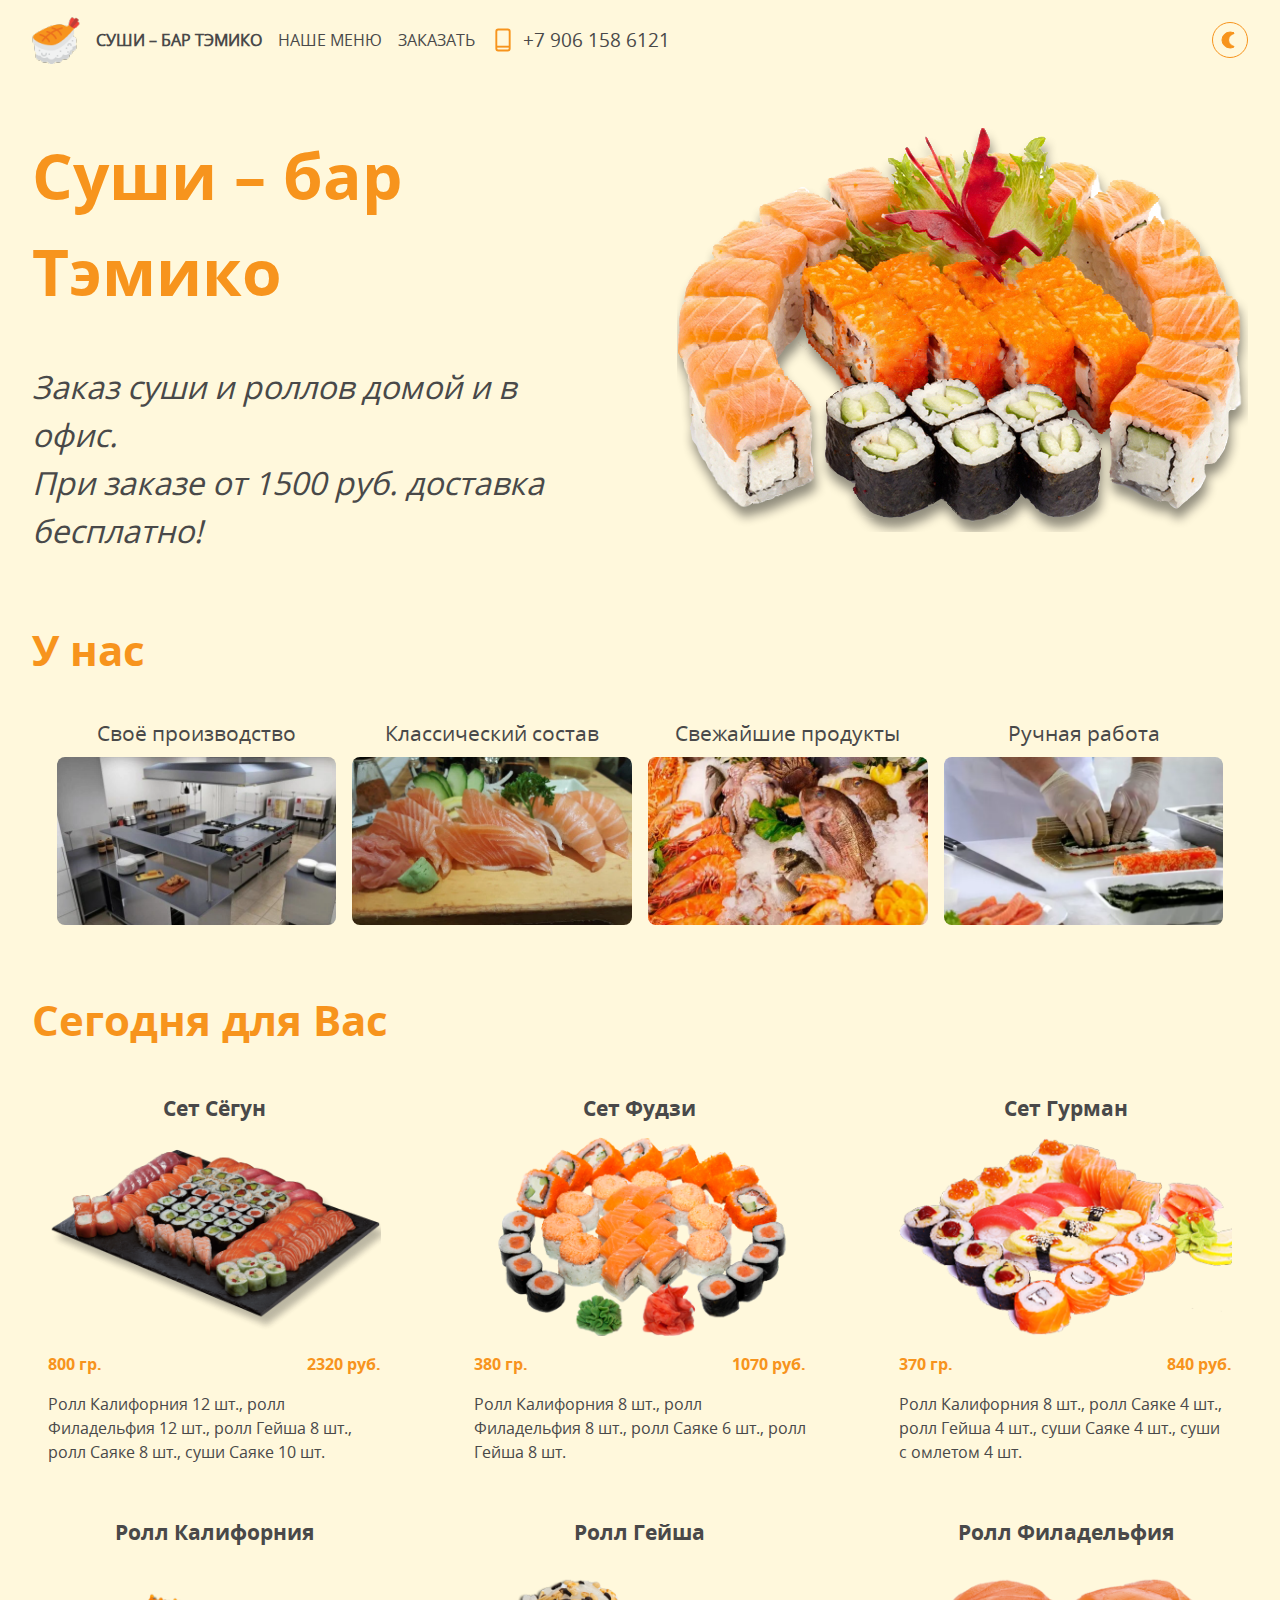
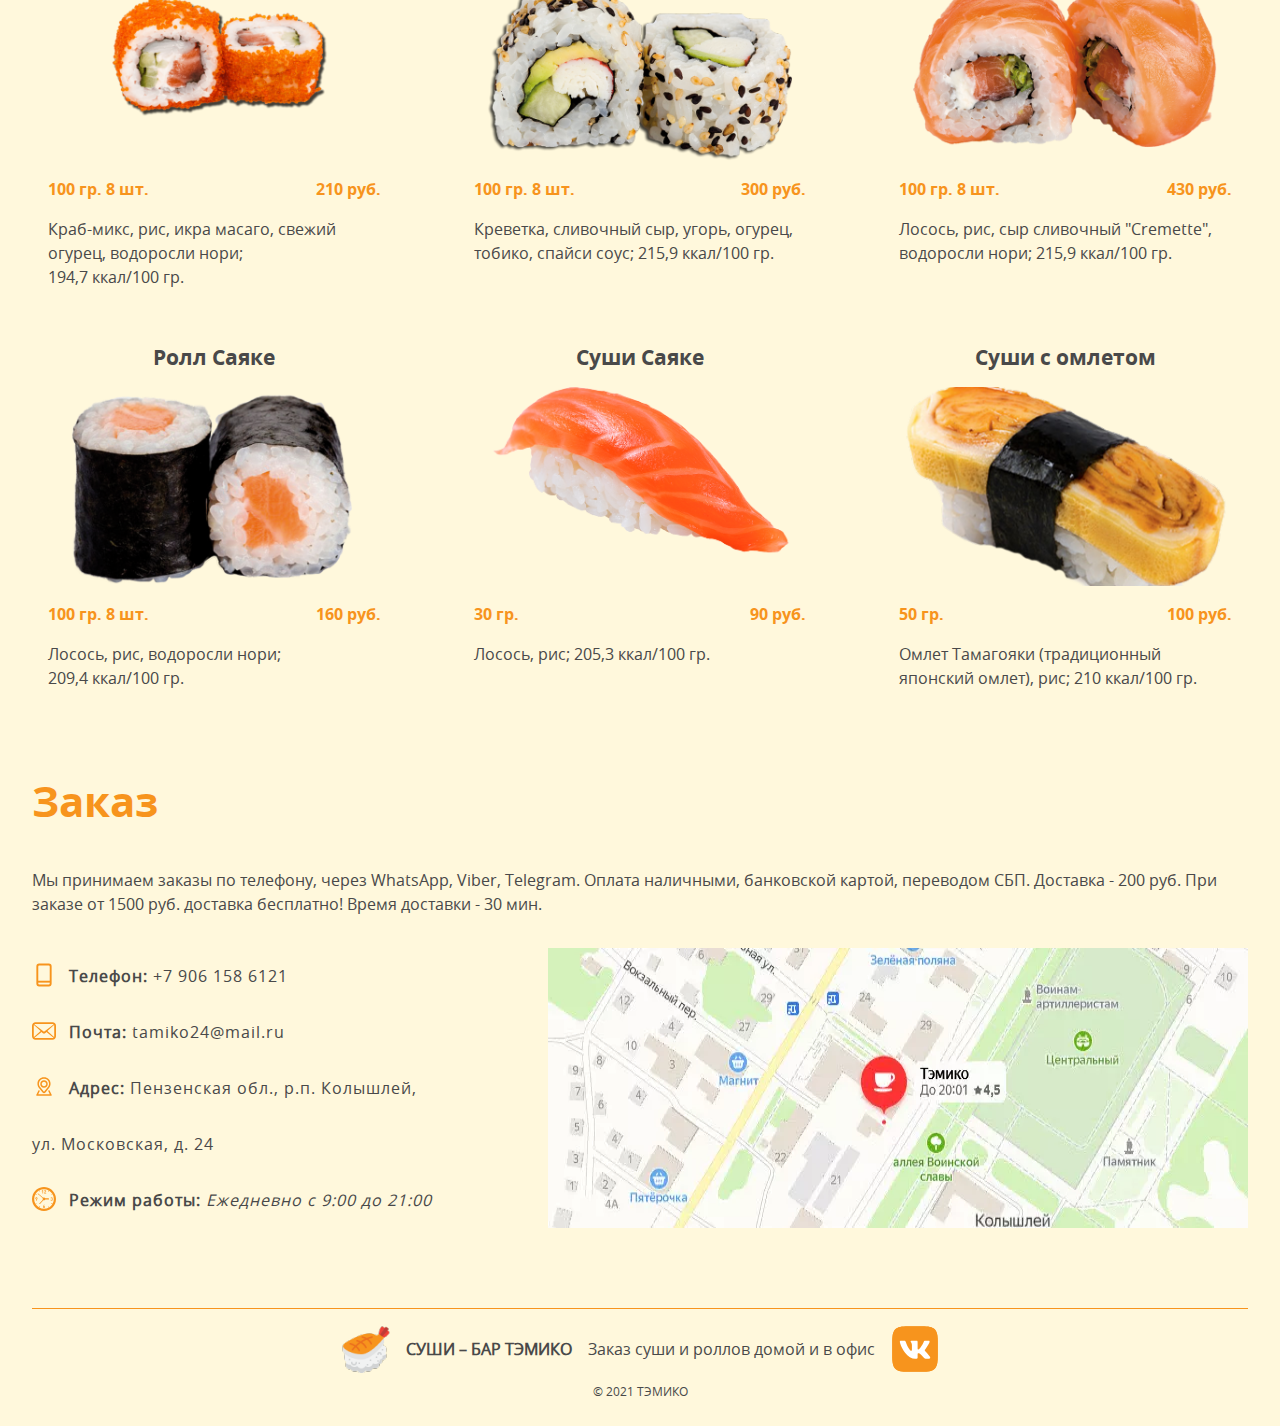
==== pages/tamiko/index.html @ f30adcab "Starting upload" ====
<!DOCTYPE html>
<html lang="ru">
  <head>
    <meta charset="utf-8">
	<meta http-equiv="x-ua-compatible" content="ie=edge">
	<meta name="viewport" content="width=device-width, initial-scale=1">
    <title>Суши &ndash; бар Тэмико. Заказ суши и роллов</title>
	<meta name="description" content="Суши - бар Тэмико. Японская кухня. Заказ суши и роллов домой и в офис">
	<link rel="icon" type="image/png" href="favicon.png">
	<link rel="apple-touch-icon" sizes="180x180" href="/apple-touch-icon.png">
    <link rel="icon" type="image/png" sizes="32x32" href="/favicon-32x32.png">
    <link rel="icon" type="image/png" sizes="194x194" href="/favicon-194x194.png">
    <link rel="icon" type="image/png" sizes="192x192" href="/android-chrome-192x192.png">
    <link rel="icon" type="image/png" sizes="16x16" href="/favicon-16x16.png">
    <link rel="manifest" href="/site.webmanifest">
    <link rel="mask-icon" href="/safari-pinned-tab.svg" color="#5bbad5">
    <meta name="apple-mobile-web-app-title" content="Tamiko">
    <meta name="application-name" content="Tamiko">
    <meta name="msapplication-TileColor" content="#fff8dc">
    <meta name="msapplication-TileImage" content="/mstile-144x144.png">
    <meta name="theme-color" content="#fff8dc">
    <link href="css/normalize.css" rel="stylesheet">
	<link href="css/style.css" rel="stylesheet">
  </head>
  <body>
	<div class="wrapper">
		<header class="page-header">
		  <nav class="main-nav">
			<a class="logo" href="/">
			 <img src="img/logo.png" width="48" height="48" alt="Логотип компании Тэмико"><span class="site-title">Суши &ndash; бар Тэмико</span>
			</a>
			<ul class="site-navigation">
			  <li class="site-navigation-item">
				<a href="#today">Наше меню</a>
			  </li>
			  <li class="site-navigation-item">
				<a href="#order">Заказать</a>
			  </li>
			</ul>
				<a class="phone" href="tel:+79061586121">+7&nbsp;906&nbsp;158&nbsp;6121</a>
				<button class="toggle-light-dark" type="button" title="Тёмная тема"></button>
		  </nav>
		</header>
		<main>
			<section class="promo">
				<div class="promo-description">
					<h1>Суши &ndash; бар Тэмико</h1>
					<p>Заказ суши и роллов домой и в офис. <br>При заказе от 1500 руб. доставка бесплатно!</p>
				</div>
				<img src="img/promo.png" width="571" height="404" alt="Сет Токио">
			</section>
			<section class="features">
				<h2>У нас</h2>
				<ul class="features-list">
					<li class="feature-item">
						<p class="feature-title">Своё производство</p>
						<img src="img/production.webp" alt="Собственное производство" width="299" height="179">
					</li>
					<li class="feature-item">
						<p class="feature-title">Классический состав</p>
						<img src="img/nature.webp" alt="Натуральные ингредиенты" width="299" height="179">
					</li>
					<li class="feature-item">
						<p class="feature-title">Свежайшие продукты</p>
						<img src="img/fresh.webp" alt="Свежайшие продукты" width="299" height="179">
					</li>
					<li class="feature-item">
						<p class="feature-title">Ручная работа</p>
						<img src="img/hand-made.webp" alt="Ручная работа" width="299" height="179">
					</li>
				</ul>
			</section>
			<section class="catalog">
			<h2 id="today">Сегодня для Вас</h2>
			<ul class="catalog-list">
				<li class="catalog-item">
					<p class="catalog-title">Сет Сёгун</p>
					<img class="catalog-image" src="img/set_shogun.png" alt="Сет Сёгун" width="356" height="213">
					<p class="catalog-item-parameters">
						<span class="catalog-item-mass">800&nbsp;гр.</span>
						<span class="catalog-item-price">2320&nbsp;руб.</span>
					</p>
					<p class="catalog-item-description">Ролл Калифорния 12&nbsp;шт., ролл Филадельфия 12&nbsp;шт., ролл Гейша 8&nbsp;шт., ролл Саяке 8&nbsp;шт., суши Саяке 10&nbsp;шт.</p>
				</li>
				<li class="catalog-item">
					<p class="catalog-title">Сет Фудзи</p>
					<img class="catalog-image" src="img/set_fudzi.png" alt="Сет Фудзи" width="356" height="213">
					<p class="catalog-item-parameters">
						<span class="catalog-item-mass">380&nbsp;гр.</span>
						<span class="catalog-item-price">1070&nbsp;руб.</span>
					</p>
					<p class="catalog-item-description">Ролл Калифорния 8&nbsp;шт., ролл Филадельфия 8&nbsp;шт., ролл Саяке 6&nbsp;шт., ролл Гейша 8&nbsp;шт.</p>
				</li>
				<li class="catalog-item">
					<p class="catalog-title">Сет Гурман</p>
					<img class="catalog-image" src="img/set_gourmet.png" alt="Сет Гурман" width="356" height="213">
					<p class="catalog-item-parameters">
						<span class="catalog-item-mass">370&nbsp;гр.</span>
						<span class="catalog-item-price">840&nbsp;руб.</span>
					</p>
					<p class="catalog-item-description">Ролл Калифорния 8&nbsp;шт., ролл Саяке 4&nbsp;шт., ролл Гейша 4&nbsp;шт., суши Саяке 4&nbsp;шт., суши с омлетом 4&nbsp;шт.</p>
				</li>
				<li class="catalog-item">
					<p class="catalog-title">Ролл Калифорния</p>
					<img class="catalog-image" src="img/roll_california.png" alt="Ролл Калифорния" width="356" height="213">
					<p class="catalog-item-parameters">
						<span class="catalog-item-mass">100&nbsp;гр. 8&nbsp;шт.</span>
						<span class="catalog-item-price">210&nbsp;руб.</span>
					</p>
					<p class="catalog-item-description">Краб-микс, рис, икра масаго, свежий огурец, водоросли нори; 194,7&nbsp;ккал/100&nbsp;гр.</p>
				</li>
				<li class="catalog-item">
					<p class="catalog-title">Ролл Гейша</p>
					<img class="catalog-image" src="img/roll_makizushi.png" alt="Ролл Гейша" width="356" height="213">
					<p class="catalog-item-parameters">
						<span class="catalog-item-mass">100&nbsp;гр. 8&nbsp;шт.</span>
						<span class="catalog-item-price">300&nbsp;руб.</span>
					</p>
					<p class="catalog-item-description">Креветка, сливочный сыр, угорь, огурец, тобико, спайси соус; 215,9&nbsp;ккал/100&nbsp;гр.</p>
				</li>
				<li class="catalog-item">
					<p class="catalog-title">Ролл Филадельфия</p>
					<img class="catalog-image" src="img/roll_philadelphia.png" alt="Ролл Филадельфия" width="356" height="213">
					<p class="catalog-item-parameters">
						<span class="catalog-item-mass">100&nbsp;гр. 8&nbsp;шт.</span>
						<span class="catalog-item-price">430&nbsp;руб.</span>
					</p>
					<p class="catalog-item-description">Лосось, рис, сыр сливочный "Cremette", водоросли нори; 215,9&nbsp;ккал/100&nbsp;гр.</p>
				</li>
				<li class="catalog-item">
					<p class="catalog-title">Ролл Саяке</p>
					<img class="catalog-image" src="img/roll_sajake.png" alt="Ролл Саяке" width="356" height="213">
					<p class="catalog-item-parameters">
						<span class="catalog-item-mass">100&nbsp;гр. 8&nbsp;шт.</span>
						<span class="catalog-item-price">160&nbsp;руб.</span>
					</p>
					<p class="catalog-item-description">Лосось, рис, водоросли нори; 209,4&nbsp;ккал/100&nbsp;гр.</p>
				</li>
				<li class="catalog-item">
					<p class="catalog-title">Суши Саяке</p>
					<img class="catalog-image" src="img/sushi_sjake.png" alt="Суши Саяке" width="356" height="213">
					<p class="catalog-item-parameters">
						<span class="catalog-item-mass">30&nbsp;гр.</span>
						<span class="catalog-item-price">90&nbsp;руб.</span>
					</p>
					<p class="catalog-item-description">Лосось, рис; 205,3&nbsp;ккал/100&nbsp;гр.</p>
				</li>
				<li class="catalog-item">
					<p class="catalog-title">Суши с омлетом</p>
					<img class="catalog-image" src="img/sushi_omelette.png" alt="Суши с омлетом" width="356" height="213">
					<p class="catalog-item-parameters">
						<span class="catalog-item-mass">50&nbsp;гр.</span>
						<span class="catalog-item-price">100&nbsp;руб.</span>
					</p>
					<p class="catalog-item-description">Омлет Тамагояки (традиционный японский омлет), рис; 210&nbsp;ккал/100&nbsp;гр.</p>
				</li>
			</ul>
		  </section>
		  <section class="order">
			<h2 id="order">Заказ</h2>
			<p>Мы принимаем заказы по телефону, через WhatsApp, Viber, Telegram. Оплата наличными, банковской картой, переводом СБП. Доставка - 200 руб. При заказе от 1500 руб. доставка бесплатно! Время доставки - 30 мин.</p>
			<div class="contacts">
				<ul class="contact-list">
				  <li class="contact-item phone">
					<span><b>Телефон:</b></span>
					<a href="tel:+79061586121">+7 906 158 6121</a>
				  </li>
				  <li class="contact-item mail">
					<span><b>Почта:</b></span>
					<a href="mailto:tamiko24@mail.ru">tamiko24@mail.ru</a>
				  </li>
				  <li class="contact-item location">
					<span><b>Адрес:</b></span>
					<address>Пензенская обл., р.п. Колышлей, <br>ул. Московская, д. 24</address>
				  </li>
				  <li class="contact-item mode">
					<span><b>Режим работы: </b></span><span><i>Ежедневно с 9:00 до 21:00</i></span>
				  </li>
				</ul>
			<img src="img/map.webp" width="700" height="250" alt="Карта с адресом Тэмико">
			</div>
		  </section>
		</main>
		<footer>
			<div class="main-footer">
				<a class="logo" href="/">
					<img src="img/logo.png" width="48" height="48" alt="Логотип компании Тэмико"><span class="site-title">Суши &ndash; бар Тэмико</span>
				</a>
				<span class="slogan">Заказ суши и роллов домой и в офис</span>
					<a class="social-item" href="https://vk.com/temikosushibar">
						<img src="img/vk.svg" width="48" height="48" alt="Мы во ВКонтакте">
					</a>
			</div>
			<p class="copyright">&copy;&nbsp;2021&nbsp;Тэмико</p>
		</footer>
	</div>
	<script src="js/script.js"></script>
  </body>
</html>
---- pages/tamiko/css/style.css ----
* {
	box-sizing: border-box;
}
@font-face {
    font-family: 'open_sans_regular';
    src: url('../fonts/opensans-regular-webfont.eot');
    src: url('../fonts/opensans-regular-webfont.eot?#iefix') format('embedded-opentype'),
         url('../fonts/opensans-regular-webfont.woff2') format('woff2'),
         url('../fonts/opensans-regular-webfont.woff') format('woff'),
         url('../fonts/opensans-regular-webfont.ttf') format('truetype'),
         url('../fonts/opensans-regular-webfont.svg#open_sansregular') format('svg');
    font-weight: normal;
    font-style: normal;
}
@font-face {
    font-family: 'open_sans_bold';
    src: url('../fonts/opensans-bold-webfont.eot');
    src: url('../fonts/opensans-bold-webfont.eot?#iefix') format('embedded-opentype'),
         url('../fonts/opensans-bold-webfont.woff2') format('woff2'),
         url('../fonts/opensans-bold-webfont.woff') format('woff'),
         url('../fonts/opensans-bold-webfont.ttf') format('truetype'),
         url('../fonts/opensans-bold-webfont.svg#open_sansbold') format('svg');
    font-weight: normal;
    font-style: normal;
}
body {
	font-family: "open_sans_regular", arial, sans-serif;
	font-size: calc(100vw / 1366);
	line-height: 1.5;
	color: #494949;
	background-color: #fff8dc;
	padding: 0;
	margin: 0;
}
h1,h2 {
	font-family: "open_sans_bold", arial, sans-serif;
	color: #f7941d;
}
h1 {
	font-size: 4rem;
	line-height: 1.5;
	margin-top: 0;
}
h2 {
	font-size: 2.6rem;
	line-height: 4rem;
}
.wrapper {
	max-width: 1366px;
	margin: 0 auto;
}
.page-header {
	position: sticky;
	top: 0;
	background-color: #fff8dc;
	padding: 1rem 2rem 0;
	margin-bottom: 2rem;
	z-index: 5;
}
.main-nav {
	display: flex;
	flex-wrap: wrap;
}
.logo {
	display: flex;
	align-items: center;
	text-decoration: none;
	margin-right: 1rem;
}
.logo img {
	margin-right: 1rem;
}
.site-title {
	font-size: 1rem;
	color: #494949;
	font-weight: bold;
	text-transform: uppercase;
}
.site-navigation {
	display: flex;
	justify-content: center;
	align-items: center;
	list-style: none;
	padding: 0;
	margin: 0;
	margin-right: 1rem;
}
.site-navigation-item {
	font-size: 1rem;
}
.site-navigation-item:first-child {
	margin-right: 1rem;
}
.site-navigation-item a {
	color: #494949;
	text-transform: uppercase;
	text-decoration: none;
}
.site-navigation-item a:hover {
	color: #f7941d;
}
.phone {
	font-size: 1.2rem;
	line-height: 2.5;
	color: #494949;
	text-decoration: none;
	margin-right: auto;
}
a.phone:hover {
	color: #f7941d;
}
.toggle-light-dark {
	display: block;
	width: 36px;
	height: 36px;
	background-image: url("../img/moon.svg");
	background-color: #f6941e;
	background-position: center;
	background-repeat: no-repeat;
	background-color: transparent;
	border: 1px solid #f7941d;
	border-radius: 50%;
	cursor: pointer;
	padding: 6px;
	margin: auto 0;
}
.toggle-light-dark:hover {
	opacity: 0.5;
}
.toggle-light-dark:active {
	opacity: 0.3;
}
.promo {
	display: flex;
	flex-wrap: wrap;
	justify-content: space-between;
	row-gap: 2rem;
	padding-top:  2rem;
	padding-left:  2rem;
	padding-right:  2rem;
	margin-bottom: 2rem;
}
.promo-description {
	max-width: 48%;
	padding-right: 3rem;
}
.promo p {
	font-style: italic;
	font-size: 2rem;
	line-height: 1.5;
}
.features {
	padding-left:  2rem;
	padding-right:  2rem;
	margin-bottom: 4rem;
}
.features h2 {
	margin-top: 0;
}
.features .features-list {
	display: flex;
	flex-wrap: wrap;
	justify-content: center;
	gap: 1rem;
	width: 100%;
	list-style: none;
	padding: 0;
	margin: 0;
}
.features .feature-title {
	font-size: 1.3rem;
	line-height: 2rem;
	text-align: center;
	margin-bottom: 0.5rem;
	margin-top: 0;
}
.feature-item {
	max-width: 23%;
}
.feature-item img {
	width: 100%;
	height: auto;
	border-radius: 0.5rem;
}
.catalog {
	padding-left:  2rem;
	padding-right:  2rem;
	margin-bottom: 4rem;
}
.catalog .catalog-list {
	display: flex;
	flex-wrap: wrap;
	justify-content: space-between;
	gap: 2rem;
	width: 100%;
	list-style: none;
	padding: 0;
	margin: 0;
}
.catalog .catalog-item {
	max-width: 30%;
	padding-left: 1rem;
	padding-right: 1rem;
}
.catalog .catalog-title {
	font-size: 1.3rem;
	line-height: 2;
	text-align: center;
	font-family: "open_sans_bold", arial, sans-serif;
	margin-bottom: 0.5rem;
	margin-top: 0;
}
.catalog .catalog-image {
	display: block;
	max-width: 100%;
	height: auto;
	margin: auto auto;
}
.catalog-item-parameters {
	display: flex;
	justify-content: space-between;
	font-size: 1rem;
	line-height: 1.5;
	margin-top: 1rem;
}
.catalog-item-mass, .catalog-item-price {
	color: #f7941d;
	font-family: "open_sans_bold", arial, sans-serif;
}
.catalog-item-description {
	font-size: 1rem;
	line-height: 1.5;
}
.order {
	padding-left:  2rem;
	padding-right:  2rem;
}
.order p {
	font-size: 1rem;
	line-height: 1.5;
}
.contacts {
	display: flex;
	flex-wrap: wrap;
	justify-content: space-between;
	gap: 1rem;
	margin-top: 2rem;
}
.contacts img {
		max-width: 100%;
		height: auto;
	}
.contact-list {
	font-size: 1.2rem;
	line-height: 2.5;
	letter-spacing: 1px;
	list-style: none;
	padding: 0;
	margin: 0;
}
.contact-item address {
	display: inline;
	font-style: normal;
}
.contact-item a {
	color: #494949;
	text-decoration: none;
}
.contact-item a:hover {
	color: #f7941d;
}
.phone:before{
	display: inline-block;
	position:relative;
	top: 5px;
	content: url('../img/phone.svg');
	width: 24px;
	margin-right: .5rem;
}
.location:before {
	display: inline-block;
	position:relative;
	content: url('../img/location.svg');
	top: 5px;
	width: 24px;
	margin-right: .5rem;
}
.mail:before {
	display: inline-block;
	position:relative;
	content: url('../img/mail.svg');
	top: 5px;
	width: 24px;
	margin-right: .5rem;
}
.mode:before {
	display: inline-block;
	position:relative;
	content: url('../img/clock.svg');
	top: 5px;
	width: 24px;
	margin-right: .5rem;
}
footer {
	padding: 1rem 2rem;
	margin-top: 4rem;
}
.main-footer {
	display: flex;
	flex-wrap: wrap;
	justify-content: center;
	row-gap: .5rem;
	align-items: center;
	border-top: 1px solid #f7941d;
	padding-top: 1rem;
}
.slogan {
	display: flex;
	align-items: center;
	font-size: 1rem;
	margin-right: 1rem;
}
.social-item {
	width: 48px;
	height: 48px;
}
.social-item:hover {
	opacity: .5;
}
.social-item:active {
	opacity: .3;
}
.copyright {
	font-size: 0.72rem;
	line-height: 1.2;
	text-align: center;
	text-transform: uppercase;
}
body.dark,.dark .page-header {
	color: #e5e5e5;
	background-color: #222222;
}
.dark .toggle-light-dark {
	background-image: url("../img/sun.svg");
}
.dark .site-title,.dark .site-navigation-item a, .dark .phone, .dark .contact-item a {
	color: #e5e5e5;
}
.site-navigation-item a:hover {
	color: #f7941d;
}
a.phone:hover {
	color: #f7941d;
}
.contact-item a:hover {
	color: #f7941d;
}

@media (min-width:1201px) and (max-width:1365px){
	.contact-list, .contact-item.phone {
		font-size: 1rem;
		line-height: 3.5;
	}
}
@media (min-width:992px) and (max-width:1200px){
	.promo-description {
		max-width: 38%;
		padding-right: 1rem;
	}
	h1 {
		font-size: 3rem;
	}
	.promo p {
		font-size: 1.6rem;
	}
	.feature-item {
		max-width: 23%;
	}
	.features .feature-title {
		font-size: 1.1rem;
		line-height: 2rem;
	}
	.feature-item img {
		width: 100%;
		height: auto;
	}
}
@media (min-width:768px) and (max-width:991px){
	.main-nav {
		justify-content: center;
	}
	.logo img {
		width: 36px;
		height: auto;
	}
	.phone {
		margin-right: .5rem;
	}
	.promo {
		justify-content: center;
	}
	.promo-description {
		max-width: 100%;
	}
	.promo img {
		width: 90%;
		height: auto;
	}
	.feature-item {
		max-width: 48%;
	}
	.feature-item img {
		width: 100%;
		height: auto;
	}
	.catalog .catalog-item {
		max-width: 45%;
	}
}

@media (min-width:601px) and (max-width:767px){
	.main-nav {
		justify-content: center;
	}
	.logo img {
		width: 36px;
		height: auto;
	}
	.phone {
		margin-right: .5rem;
	}
	.promo {
		justify-content: center;
	}
	.promo-description {
		max-width: 100%;
	}
	.promo img {
		width: 90%;
		height: auto;
	}
	.features {
		padding-left:  1.8rem;
		padding-right:  1.8rem;
	}
	.feature-item {
		max-width: 48%;
	}
	.feature-item img {
		width: 100%;
		height: auto;
	}
	.catalog .catalog-item {
		max-width: 45%;
	}
}
@media (min-width:481px) and (max-width:600px){
	h1 {
		font-size: 2rem;
		line-height: 3rem;
	}
	h2 {
		font-size: 1.3rem;
		line-height: 2rem;
	}
	.page-header {
		padding: 1rem 1rem 0;
		margin-bottom: 1rem;
	}
	.main-nav {
		justify-content: center;
	}
	.logo {
		width: 220px;
		order: -2;
		margin-right: 1rem;
	}
	.logo img {
		width: 36px;
		height: auto;
		margin-right: .5rem;
	}
	.site-navigation {
		width: 220px;
		margin-right: .5rem;
	}
	.phone {
		font-size: 1rem;
		line-height: 1.5;
		order: -1;
		margin-right: .5rem;
	}
	.promo {
		justify-content: center;
		padding-top:  1rem;
		padding-left:  1rem;
		padding-right:  1rem;
		margin-bottom: 1rem;
	}
	.promo-description {
		max-width: 100%;
		padding-right: 0;
	}
	.promo img {
		width: 100%;
		height: auto;
	}
	.promo p {
		font-size: 1.4rem;
		line-height: 1.5;
	}
	.features {
		padding-left:  1rem;
		padding-right:  1rem;
		margin-bottom: 2rem;
	}
	.feature-item {
		max-width: 48%;
	}
	.features .feature-title {
		font-size: 1.2rem;
	}
	.feature-item img {
		width: 100%;
		height: auto;
	}
	.catalog {
		padding-left:  1rem;
		padding-right:  1rem;
		margin-bottom: 2rem;
	}
	.catalog .catalog-item {
		min-width: 100%;
		padding: 0;
	}
	.order {
		padding-left:  1rem;
		padding-right:  1rem;
	}
	.contacts {
		margin-top: 1rem;
	}
	.contact-list {
		font-size: 1rem;
		line-height: 1.5;
		letter-spacing: 0;
	}
	.phone:before,.location:before,.mail:before,.mode:before{
		top: 5px;
		width: 20px;
		margin-right: .3rem;
	}
	footer {
		padding: 1rem 1rem;
		margin-top: 1rem;
	}
	.main-footer {
		padding-top: 1rem;
	}
	.slogan {
		text-align: center;
	}
	.social-item {
		margin-right: 1rem;
	}
	.copyright {
		font-size: 1rem;
		line-height: 1.5;
		text-align: center;
		text-transform: uppercase;
	}
}
@media (max-width:480px){
	h1 {
		font-size: 2rem;
		line-height: 3rem;
	}
	h2 {
		font-size: 1.3rem;
		line-height: 2rem;
	}
	.page-header {
		padding: 1rem 1rem 0;
		margin-bottom: 1rem;
	}
	.main-nav {
		justify-content: center;
	}
	.logo {
		width: 220px;
		order: -2;
		margin-right: 1rem;
	}
	.logo img {
		width: 36px;
		height: auto;
		margin-right: .5rem;
	}
	.site-navigation {
		width: 220px;
		margin-right: .5rem;
	}
	.phone {
		font-size: 1rem;
		line-height: 1.5;
		margin-right: .5rem;
	}
	.toggle-light-dark {
		order: -1;
	}
	.promo {
		justify-content: center;
		padding-top:  1rem;
		padding-left:  1rem;
		padding-right:  1rem;
		margin-bottom: 1rem;
	}
	.promo-description {
		max-width: 100%;
		padding-right: 0;
	}
	.promo img {
		width: 100%;
		height: auto;
	}
	.promo p {
		font-size: 1.4rem;
		line-height: 1.5;
	}
	.features {
		padding-left:  1rem;
		padding-right:  1rem;
		margin-bottom: 2rem;
	}
	.feature-item {
		max-width: 100%;
	}
	.feature-item img {
		width: 100%;
		height: auto;
	}
	.catalog {
		padding-left:  1rem;
		padding-right:  1rem;
		margin-bottom: 2rem;
	}
	.catalog .catalog-item {
		max-width: 100%;
		padding: 0;
	}
	.order {
		padding-left:  1rem;
		padding-right:  1rem;
	}
	.contacts {
		margin-top: 1rem;
	}
	.contact-list {
		font-size: 1rem;
		line-height: 1.5;
		letter-spacing: 0;
	}
	.phone:before,.location:before,.mail:before,.mode:before{
		top: 5px;
		width: 20px;
		margin-right: .3rem;
	}
	footer {
		padding: 1rem 1rem;
		margin-top: 1rem;
	}
	.main-footer {
		padding-top: 1rem;
	}
	.slogan {
		text-align: center;
	}
	.social-item {
		margin-right: 1rem;
	}
	.copyright {
		font-size: 1rem;
		line-height: 1.5;
		text-align: center;
		text-transform: uppercase;
	}
}
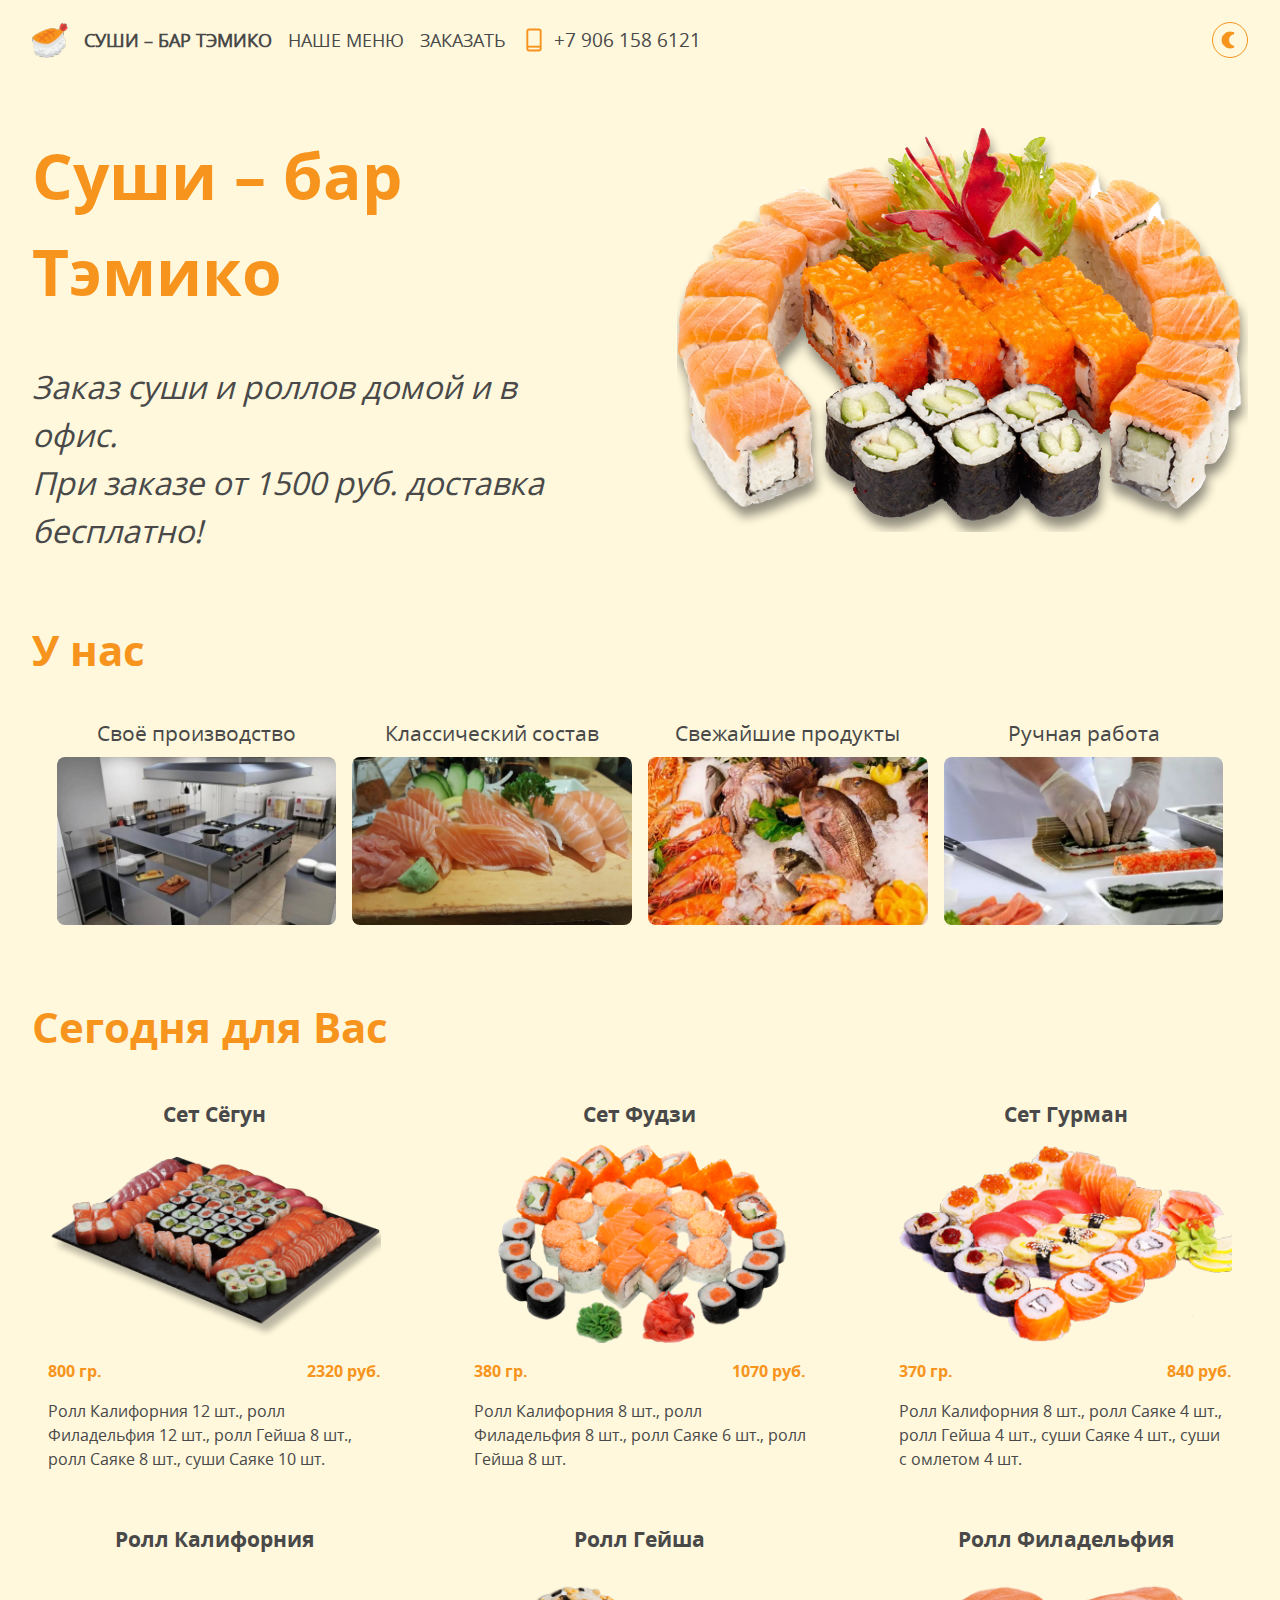
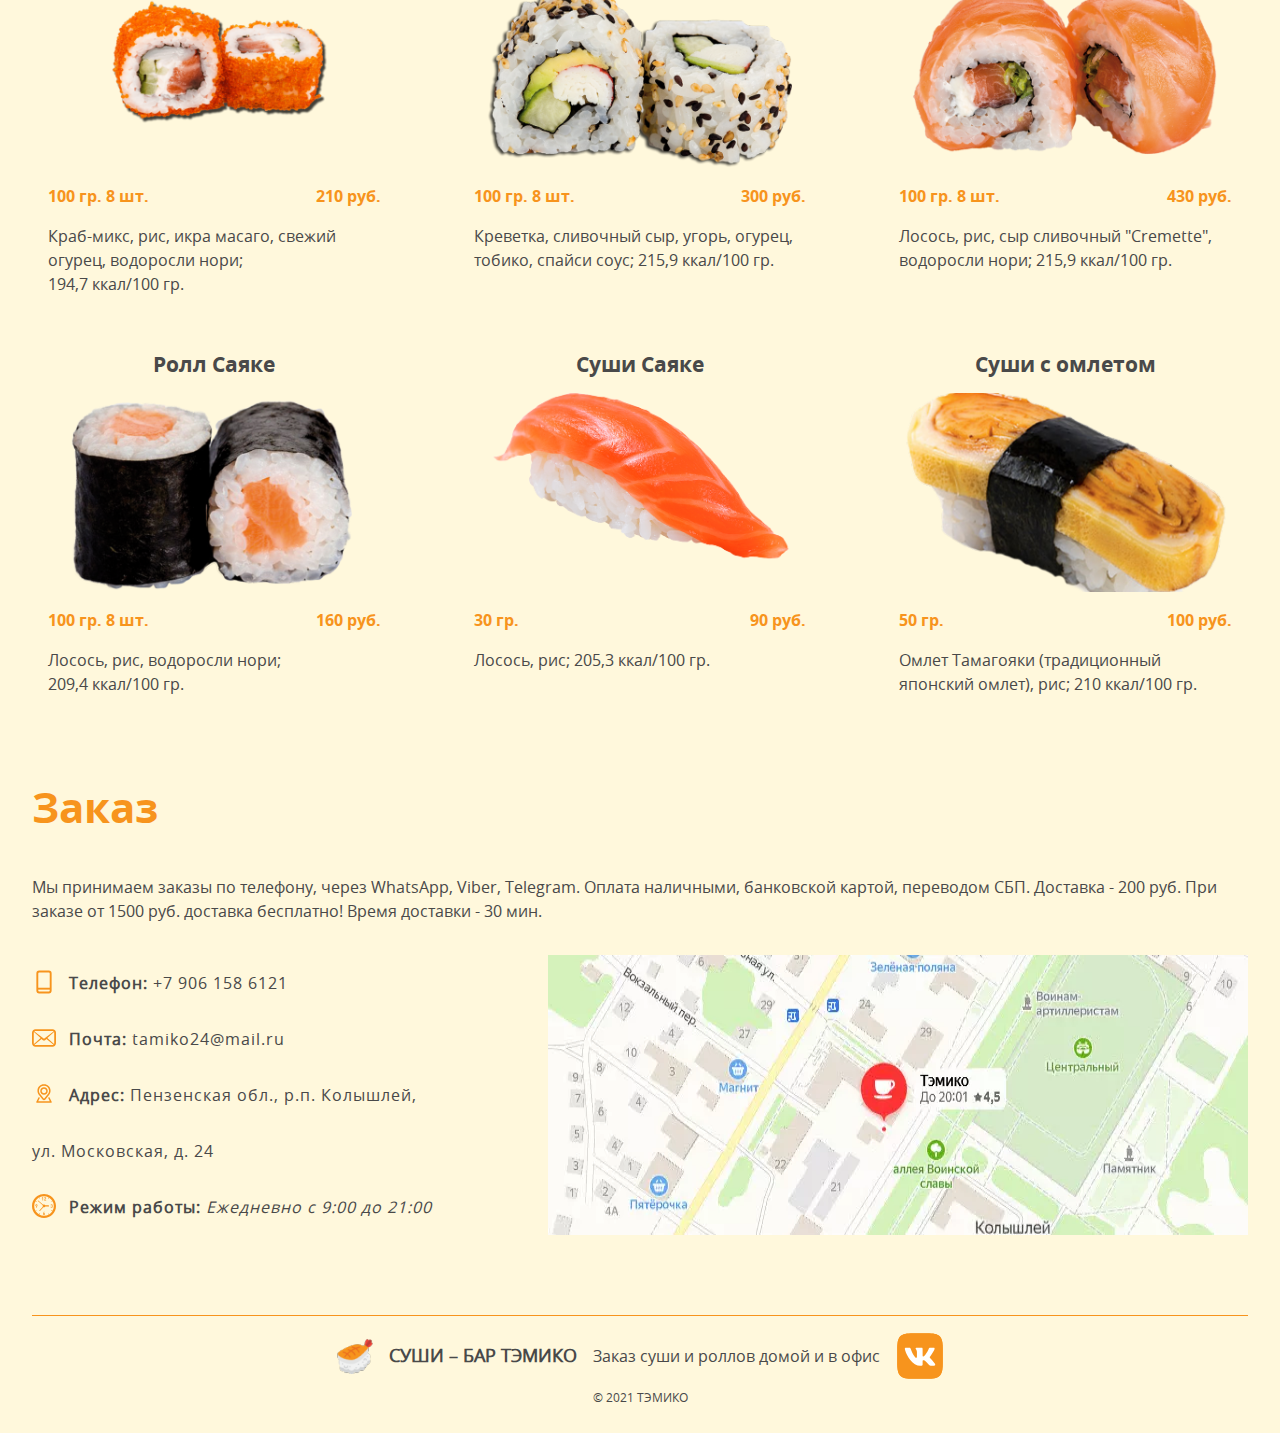
==== commit d8643ba0: "updates" ====
--- a/pages/tamiko/index.html
+++ b/pages/tamiko/index.html
@@ -19,26 +19,25 @@
     <meta name="msapplication-TileColor" content="#fff8dc">
     <meta name="msapplication-TileImage" content="/mstile-144x144.png">
     <meta name="theme-color" content="#fff8dc">
-    <link href="css/normalize.css" rel="stylesheet">
 	<link href="css/style.css" rel="stylesheet">
   </head>
   <body>
 	<div class="wrapper">
 		<header class="page-header">
 		  <nav class="main-nav">
-			<a class="logo" href="/">
-			 <img src="img/logo.png" width="48" height="48" alt="Логотип компании Тэмико"><span class="site-title">Суши &ndash; бар Тэмико</span>
+			<a class="logo" href="index.html">
+				<img src="img/logo.png" width="48" height="48" alt="Логотип компании Тэмико"><span class="site-title">Суши &ndash; бар Тэмико</span>
 			</a>
 			<ul class="site-navigation">
-			  <li class="site-navigation-item">
-				<a href="#today">Наше меню</a>
-			  </li>
-			  <li class="site-navigation-item">
-				<a href="#order">Заказать</a>
-			  </li>
+				<li class="site-navigation-item">
+					<a href="#today">Наше меню</a>
+				</li>
+				<li class="site-navigation-item">
+					<a href="#order">Заказать</a>
+				</li>
 			</ul>
-				<a class="phone" href="tel:+79061586121">+7&nbsp;906&nbsp;158&nbsp;6121</a>
-				<button class="toggle-light-dark" type="button" title="Тёмная тема"></button>
+			<a class="phone" href="tel:+79061586121">+7&nbsp;906&nbsp;158&nbsp;6121</a>
+			<button class="toggle-light-dark" type="button" title="Тёмная тема"></button>
 		  </nav>
 		</header>
 		<main>
--- a/pages/tamiko/css/style.css
+++ b/pages/tamiko/css/style.css
@@ -1,6 +1,3 @@
-* {
-	box-sizing: border-box;
-}
 @font-face {
     font-family: 'open_sans_regular';
     src: url('../fonts/opensans-regular-webfont.eot');
@@ -23,9 +20,15 @@
     font-weight: normal;
     font-style: normal;
 }
+html {
+	box-sizing: border-box;
+}
+*, *:before, *:after {
+  box-sizing: inherit;
+}
 body {
 	font-family: "open_sans_regular", arial, sans-serif;
-	font-size: calc(100vw / 1366);
+	font-size: 18px;
 	line-height: 1.5;
 	color: #494949;
 	background-color: #fff8dc;
@@ -68,10 +71,11 @@
 	margin-right: 1rem;
 }
 .logo img {
+	width: 36px;
+	height: 36px;
 	margin-right: 1rem;
 }
 .site-title {
-	font-size: 1rem;
 	color: #494949;
 	font-weight: bold;
 	text-transform: uppercase;
@@ -84,9 +88,6 @@
 	padding: 0;
 	margin: 0;
 	margin-right: 1rem;
-}
-.site-navigation-item {
-	font-size: 1rem;
 }
 .site-navigation-item:first-child {
 	margin-right: 1rem;
@@ -571,6 +572,9 @@
 	}
 }
 @media (max-width:480px){
+	body {
+		font-size: 16px;
+	}
 	h1 {
 		font-size: 2rem;
 		line-height: 3rem;
@@ -580,7 +584,7 @@
 		line-height: 2rem;
 	}
 	.page-header {
-		padding: 1rem 1rem 0;
+		padding: 1rem;
 		margin-bottom: 1rem;
 	}
 	.main-nav {
@@ -592,17 +596,17 @@
 		margin-right: 1rem;
 	}
 	.logo img {
-		width: 36px;
-		height: auto;
 		margin-right: .5rem;
 	}
 	.site-navigation {
 		width: 220px;
-		margin-right: .5rem;
+		line-height: 2.5;
+		margin-right: .5rem;
+		flex-grow: 1;
 	}
 	.phone {
 		font-size: 1rem;
-		line-height: 1.5;
+		line-height: 2.5;
 		margin-right: .5rem;
 	}
 	.toggle-light-dark {
@@ -654,6 +658,9 @@
 	}
 	.contacts {
 		margin-top: 1rem;
+	}
+	.contacts .phone {
+		line-height: 1.5;
 	}
 	.contact-list {
 		font-size: 1rem;
